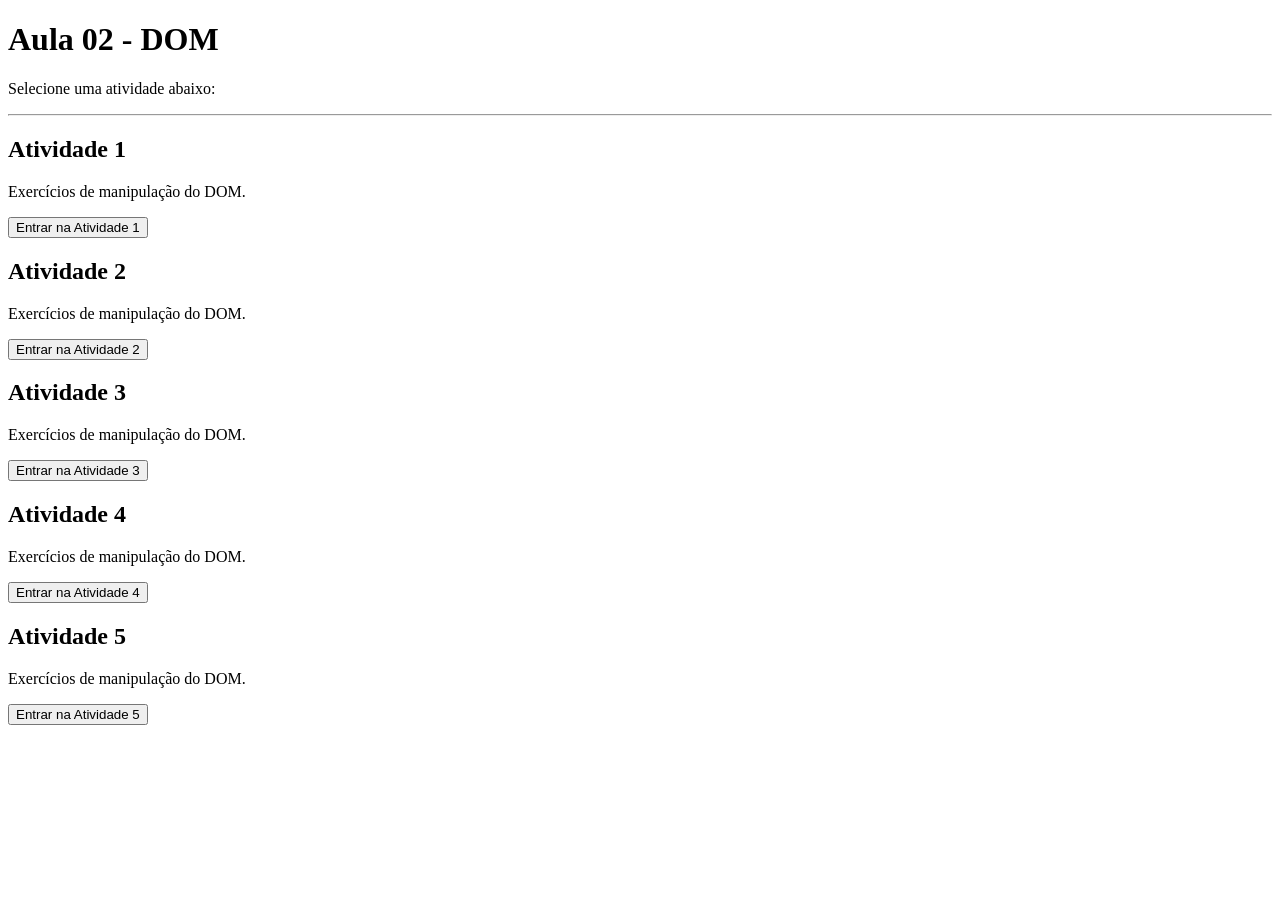
==== aula02/index.html @ 94e2a3d7 "21/10" ====
<!DOCTYPE html>
<html lang="pt-BR">

<head>
    <meta charset="UTF-8">
    <meta name="viewport" content="width=device-width, initial-scale=1.0">

    <title>Aula 02 - Atividades DOM</title>

    <link rel="stylesheet" href="style.css">
</head>

<body>

    <div class="container">

        <h1>Aula 02 - DOM</h1>

        <p class="centralizado">
            Selecione uma atividade abaixo:
        </p>

        <hr>

        <div class="card">
            <h2>Atividade 1</h2>
            <p>Exercícios de manipulação do DOM.</p>

            <a href="atividades/atividade1_dom/index.html">
                <button>Entrar na Atividade 1</button>
            </a>
        </div>

        <div class="card">
            <h2>Atividade 2</h2>
            <p>Exercícios de manipulação do DOM.</p>

            <a href="atividades/atividade2_dom/index.html">
                <button>Entrar na Atividade 2</button>
            </a>
        </div>

        <div class="card">
            <h2>Atividade 3</h2>
            <p>Exercícios de manipulação do DOM.</p>

            <a href="atividades/atividade3_dom/index.html">
                <button>Entrar na Atividade 3</button>
            </a>
        </div>

        <div class="card">
            <h2>Atividade 4</h2>
            <p>Exercícios de manipulação do DOM.</p>

            <a href="atividades/atividade4_dom/index.html">
                <button>Entrar na Atividade 4</button>
            </a>
        </div>

        <div class="card">
            <h2>Atividade 5</h2>
            <p>Exercícios de manipulação do DOM.</p>

            <a href="atividades/atividade5_dom/index.html">
                <button>Entrar na Atividade 5</button>
            </a>
        </div>

    </div>

</body>

</html>
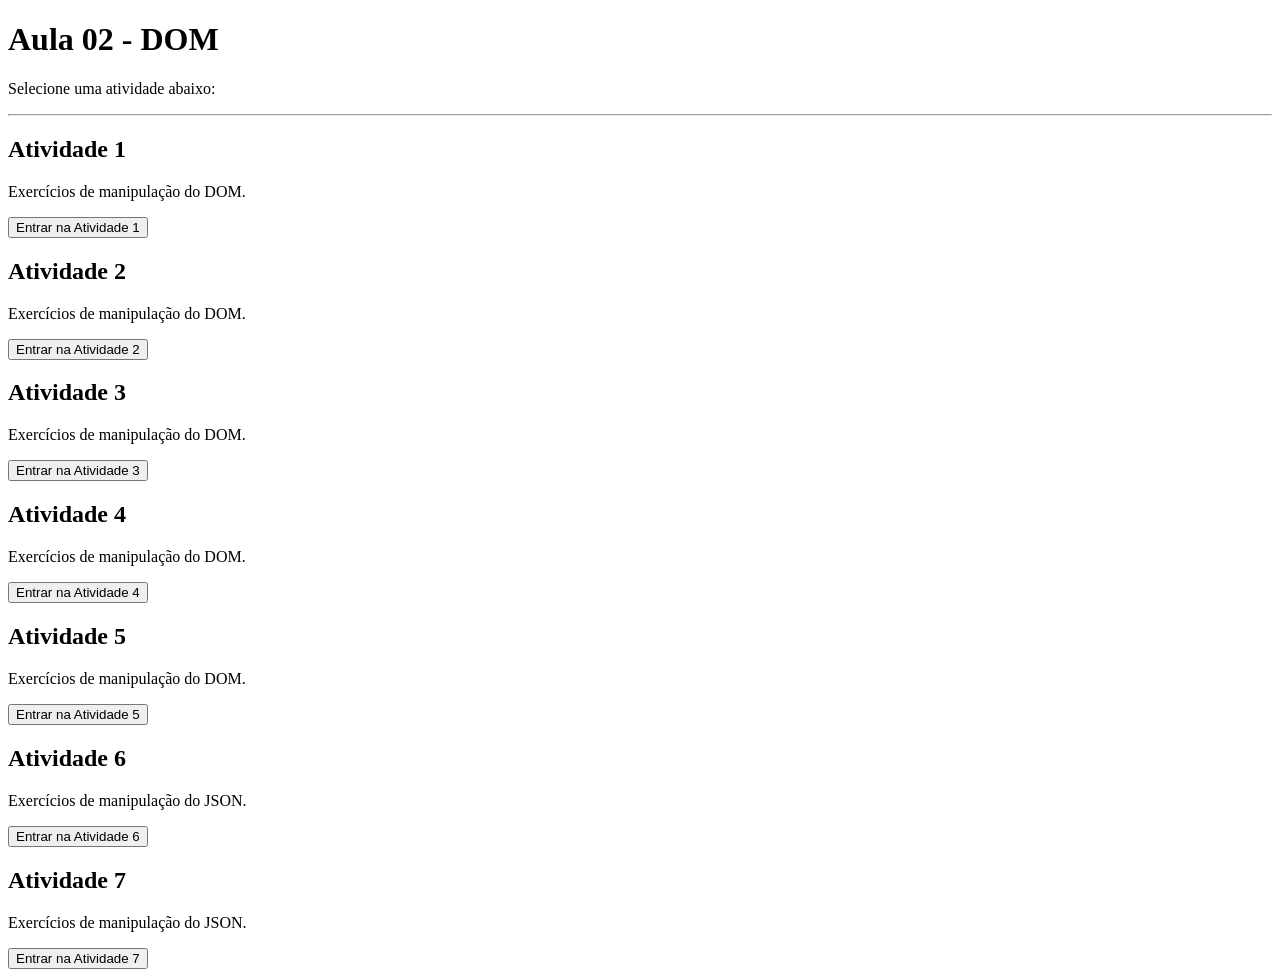
==== commit 024e7e65: "28/10" ====
--- a/aula02/index.html
+++ b/aula02/index.html
@@ -67,6 +67,24 @@
             </a>
         </div>
 
+        <div class="card">
+            <h2>Atividade 6</h2>
+            <p>Exercícios de manipulação do JSON.</p>
+
+            <a href="atividades/atividade6_json/index.html">
+                <button>Entrar na Atividade 6</button>
+            </a>
+        </div>
+
+        <div class="card">
+            <h2>Atividade 7</h2>
+            <p>Exercícios de manipulação do JSON.</p>
+
+            <a href="atividades/atividade7_json/index.html">
+                <button>Entrar na Atividade 7</button>
+            </a>
+        </div>
+
     </div>
 
 </body>
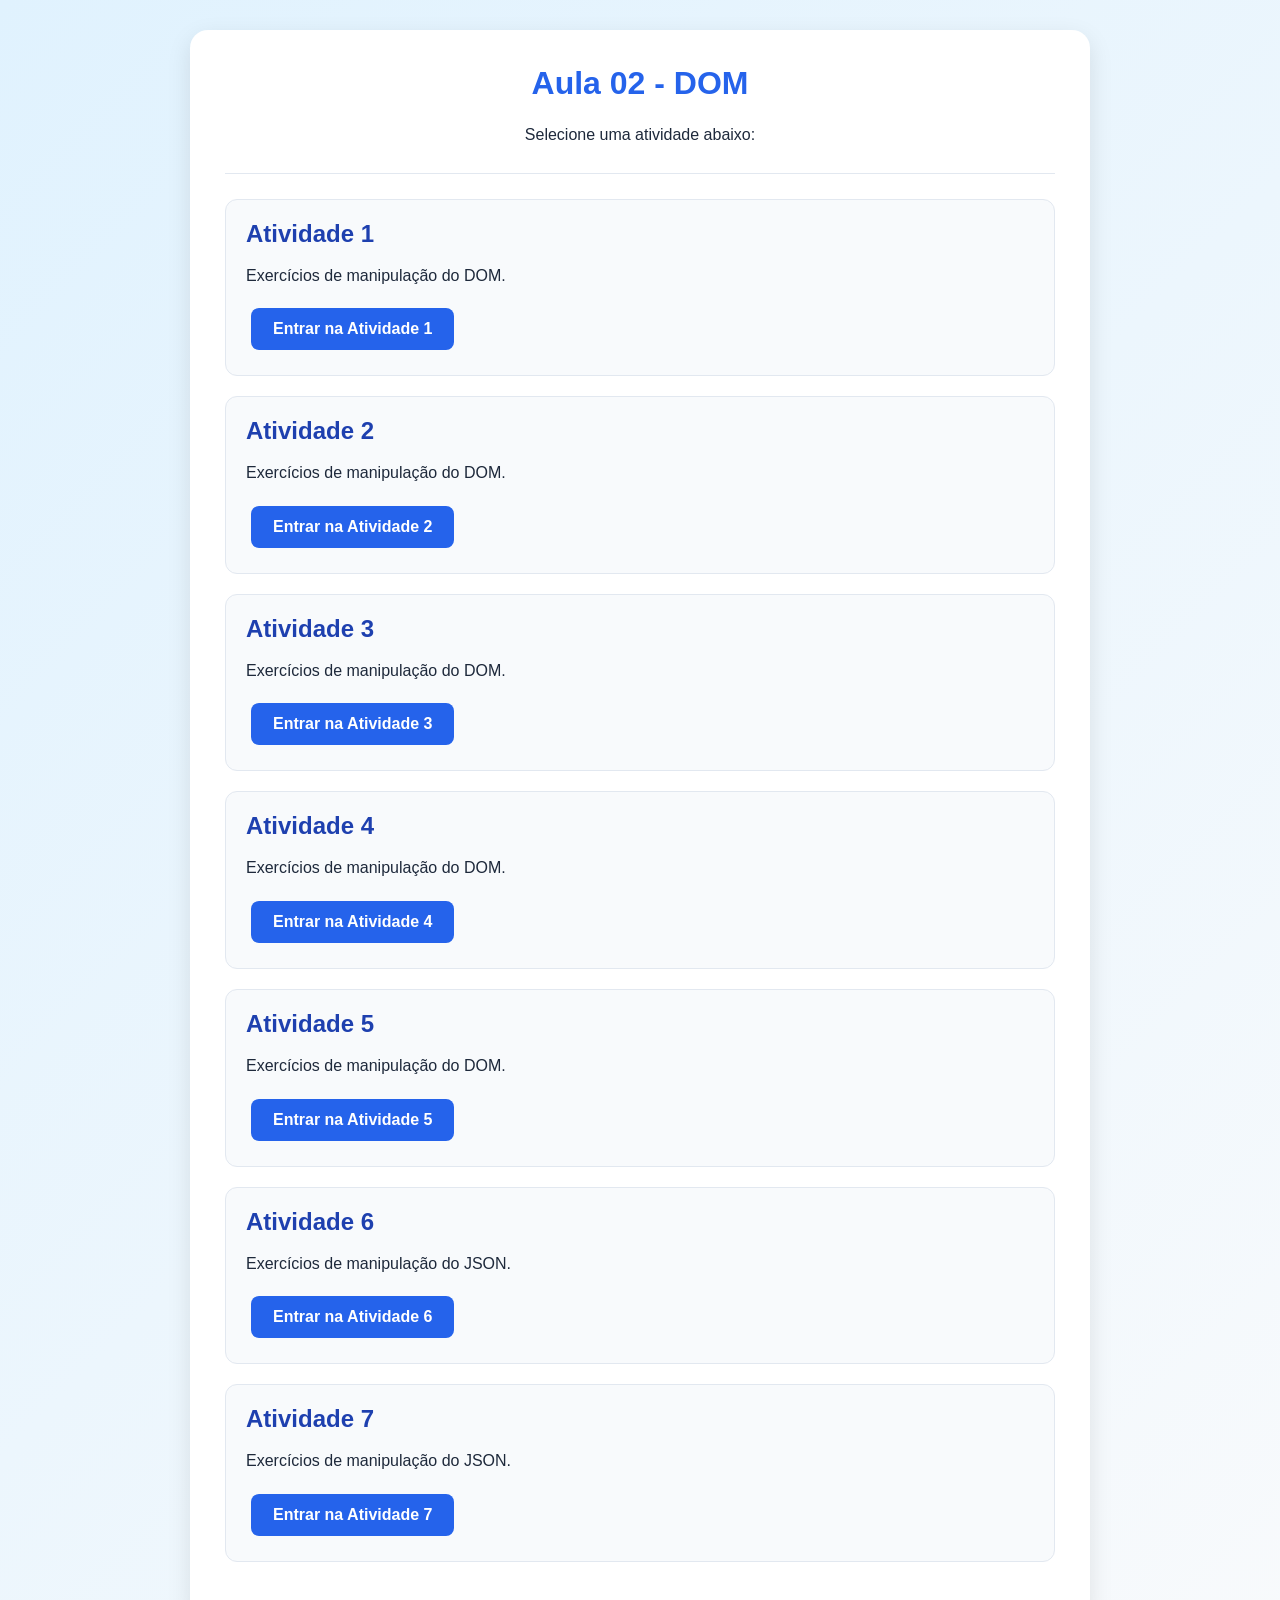
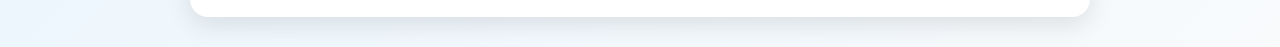
==== commit 84bce756: "09/11" ====
--- a/aula02/index.html
+++ b/aula02/index.html
@@ -5,9 +5,9 @@
     <meta charset="UTF-8">
     <meta name="viewport" content="width=device-width, initial-scale=1.0">
 
-    <title>Aula 02 - Atividades DOM</title>
+    <title>Atividades</title>
 
-    <link rel="stylesheet" href="style.css">
+    <link rel="stylesheet" href="css/style.css">
 </head>
 
 <body>
--- a/aula02/css/style.css
+++ b/aula02/css/style.css
@@ -0,0 +1,371 @@
+/* ================================
+   ESTILO GERAL - AULA 02
+================================ */
+
+* {
+    margin: 0;
+    padding: 0;
+    box-sizing: border-box;
+}
+
+body {
+    font-family: Arial, Helvetica, sans-serif;
+    background: linear-gradient(135deg, #e0f2fe, #f8fafc);
+    color: #1e293b;
+    min-height: 100vh;
+    padding: 30px;
+}
+
+/* CONTAINER PRINCIPAL */
+
+.container {
+    width: 90%;
+    max-width: 900px;
+    margin: 0 auto;
+    background-color: #ffffff;
+    padding: 35px;
+    border-radius: 18px;
+    box-shadow: 0 8px 25px rgba(0, 0, 0, 0.10);
+}
+
+/* TÍTULOS */
+
+h1 {
+    text-align: center;
+    color: #2563eb;
+    margin-bottom: 20px;
+    font-size: 32px;
+}
+
+h2 {
+    color: #1e40af;
+    margin-bottom: 15px;
+}
+
+h3 {
+    color: #334155;
+    margin-bottom: 10px;
+}
+
+p {
+    margin-bottom: 15px;
+    line-height: 1.6;
+}
+
+/* LINHA/SEPARADOR */
+
+hr {
+    border: none;
+    height: 1px;
+    background-color: #e2e8f0;
+    margin: 25px 0;
+}
+
+/* INPUTS */
+
+input,
+select,
+textarea {
+    width: 100%;
+    padding: 13px;
+    margin: 8px 0 15px;
+    border: 1px solid #cbd5e1;
+    border-radius: 8px;
+    font-size: 16px;
+    font-family: inherit;
+    outline: none;
+    transition: 0.2s;
+}
+
+input:focus,
+select:focus,
+textarea:focus {
+    border-color: #2563eb;
+    box-shadow: 0 0 0 3px rgba(37, 99, 235, 0.15);
+}
+
+/* BOTÕES */
+
+button {
+    background-color: #2563eb;
+    color: white;
+    border: none;
+    padding: 12px 22px;
+    border-radius: 8px;
+    cursor: pointer;
+    font-size: 16px;
+    font-weight: bold;
+    transition: all 0.2s ease;
+    margin: 5px;
+}
+
+button:hover {
+    background-color: #1d4ed8;
+    transform: translateY(-2px);
+    box-shadow: 0 5px 12px rgba(37, 99, 235, 0.25);
+}
+
+button:active {
+    transform: translateY(0);
+}
+
+/* LINKS */
+
+a {
+    color: #2563eb;
+    text-decoration: none;
+    font-weight: bold;
+}
+
+a:hover {
+    text-decoration: underline;
+}
+
+/* CARDS */
+
+.card {
+    background-color: #f8fafc;
+    border: 1px solid #e2e8f0;
+    border-radius: 12px;
+    padding: 20px;
+    margin: 20px 0;
+    transition: 0.2s;
+}
+
+.card:hover {
+    box-shadow: 0 5px 15px rgba(0, 0, 0, 0.08);
+    transform: translateY(-2px);
+}
+
+/* RESULTADOS */
+
+#resultado {
+    margin-top: 20px;
+    padding: 15px;
+    background-color: #eff6ff;
+    border-left: 5px solid #2563eb;
+    border-radius: 8px;
+    min-height: 20px;
+}
+
+/* QUALQUER ELEMENTO COM CLASSE RESULTADO */
+
+.resultado {
+    margin-top: 20px;
+    padding: 15px;
+    background-color: #eff6ff;
+    border-left: 5px solid #2563eb;
+    border-radius: 8px;
+}
+
+/* MENSAGEM DE SUCESSO */
+
+.sucesso {
+    color: #166534;
+    background-color: #dcfce7;
+    border: 1px solid #86efac;
+    padding: 12px;
+    border-radius: 8px;
+    margin-top: 15px;
+}
+
+/* MENSAGEM DE ERRO */
+
+.erro {
+    color: #991b1b;
+    background-color: #fee2e2;
+    border: 1px solid #fca5a5;
+    padding: 12px;
+    border-radius: 8px;
+    margin-top: 15px;
+}
+
+/* LISTAS */
+
+ul,
+ol {
+    margin: 15px 0;
+    padding-left: 25px;
+}
+
+li {
+    margin-bottom: 8px;
+}
+
+/* TABELAS */
+
+table {
+    width: 100%;
+    border-collapse: collapse;
+    margin-top: 20px;
+    background-color: white;
+}
+
+th,
+td {
+    padding: 12px;
+    border: 1px solid #cbd5e1;
+    text-align: left;
+}
+
+th {
+    background-color: #2563eb;
+    color: white;
+}
+
+tr:nth-child(even) {
+    background-color: #f8fafc;
+}
+
+tr:hover {
+    background-color: #eff6ff;
+}
+
+/* LABELS */
+
+label {
+    display: block;
+    margin-top: 10px;
+    margin-bottom: 5px;
+    font-weight: bold;
+    color: #334155;
+}
+
+/* CHECKBOX E RADIO */
+
+input[type="checkbox"],
+input[type="radio"] {
+    width: auto;
+    margin-right: 8px;
+    box-shadow: none;
+}
+
+/* IMAGENS */
+
+img {
+    max-width: 100%;
+    height: auto;
+    border-radius: 10px;
+}
+
+/* ÁREA DE CÓDIGO */
+
+pre {
+    background-color: #0f172a;
+    color: #e2e8f0;
+    padding: 20px;
+    border-radius: 10px;
+    overflow-x: auto;
+    margin: 15px 0;
+}
+
+code {
+    font-family: Consolas, monospace;
+}
+
+/* BOTÃO SECUNDÁRIO */
+
+.btn-secundario {
+    background-color: #64748b;
+}
+
+.btn-secundario:hover {
+    background-color: #475569;
+}
+
+/* BOTÃO DE PERIGO */
+
+.btn-perigo {
+    background-color: #dc2626;
+}
+
+.btn-perigo:hover {
+    background-color: #b91c1c;
+}
+
+/* BOTÃO DE SUCESSO */
+
+.btn-sucesso {
+    background-color: #16a34a;
+}
+
+.btn-sucesso:hover {
+    background-color: #15803d;
+}
+
+/* FLEX */
+
+.flex {
+    display: flex;
+    gap: 15px;
+    align-items: center;
+    flex-wrap: wrap;
+}
+
+/* CENTRALIZAR */
+
+.centralizado {
+    text-align: center;
+}
+
+/* ESPAÇAMENTOS */
+
+.mt-10 {
+    margin-top: 10px;
+}
+
+.mt-20 {
+    margin-top: 20px;
+}
+
+.mt-30 {
+    margin-top: 30px;
+}
+
+.mb-10 {
+    margin-bottom: 10px;
+}
+
+.mb-20 {
+    margin-bottom: 20px;
+}
+
+.mb-30 {
+    margin-bottom: 30px;
+}
+
+/* RESPONSIVIDADE */
+
+@media (max-width: 600px) {
+
+    body {
+        padding: 15px;
+    }
+
+    .container {
+        width: 100%;
+        padding: 20px;
+    }
+
+    h1 {
+        font-size: 26px;
+    }
+
+    h2 {
+        font-size: 21px;
+    }
+
+    button {
+        width: 100%;
+        margin: 5px 0;
+    }
+
+    .flex {
+        flex-direction: column;
+        align-items: stretch;
+    }
+
+    table {
+        font-size: 14px;
+    }
+}
